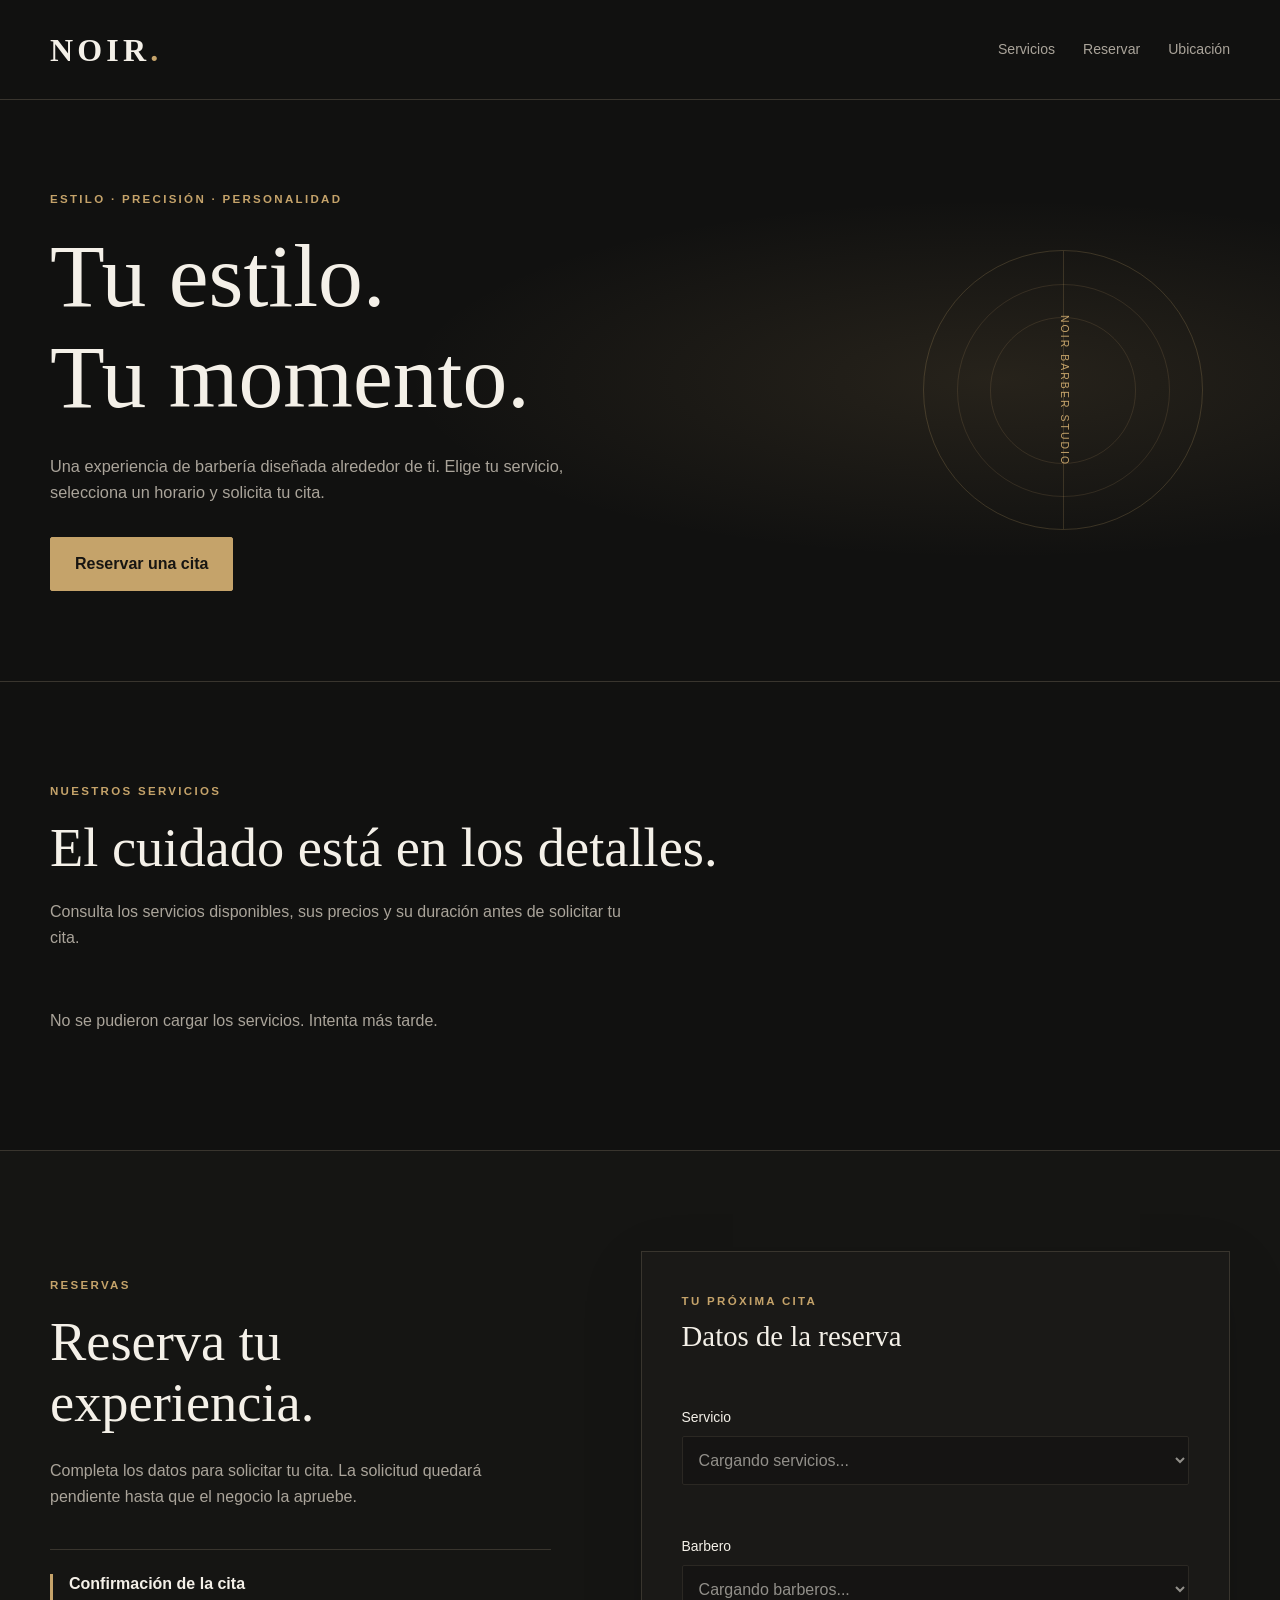
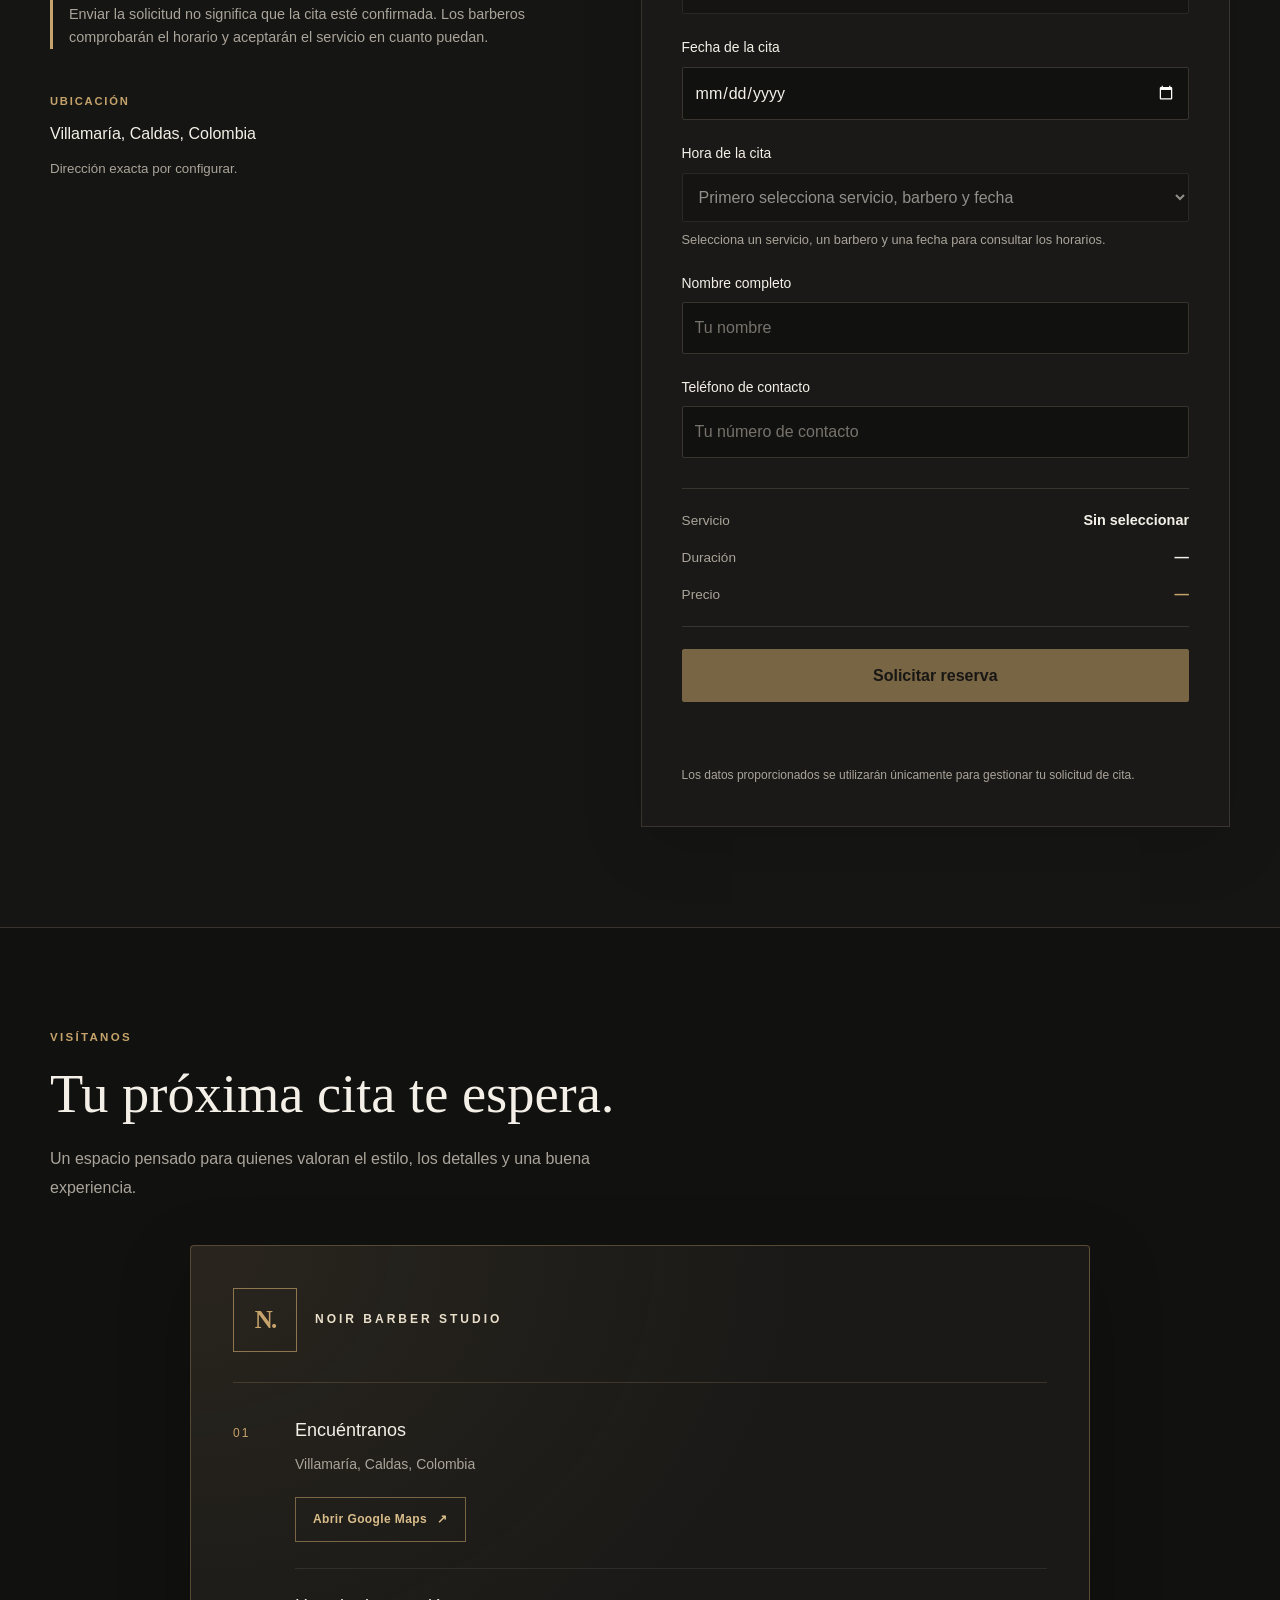
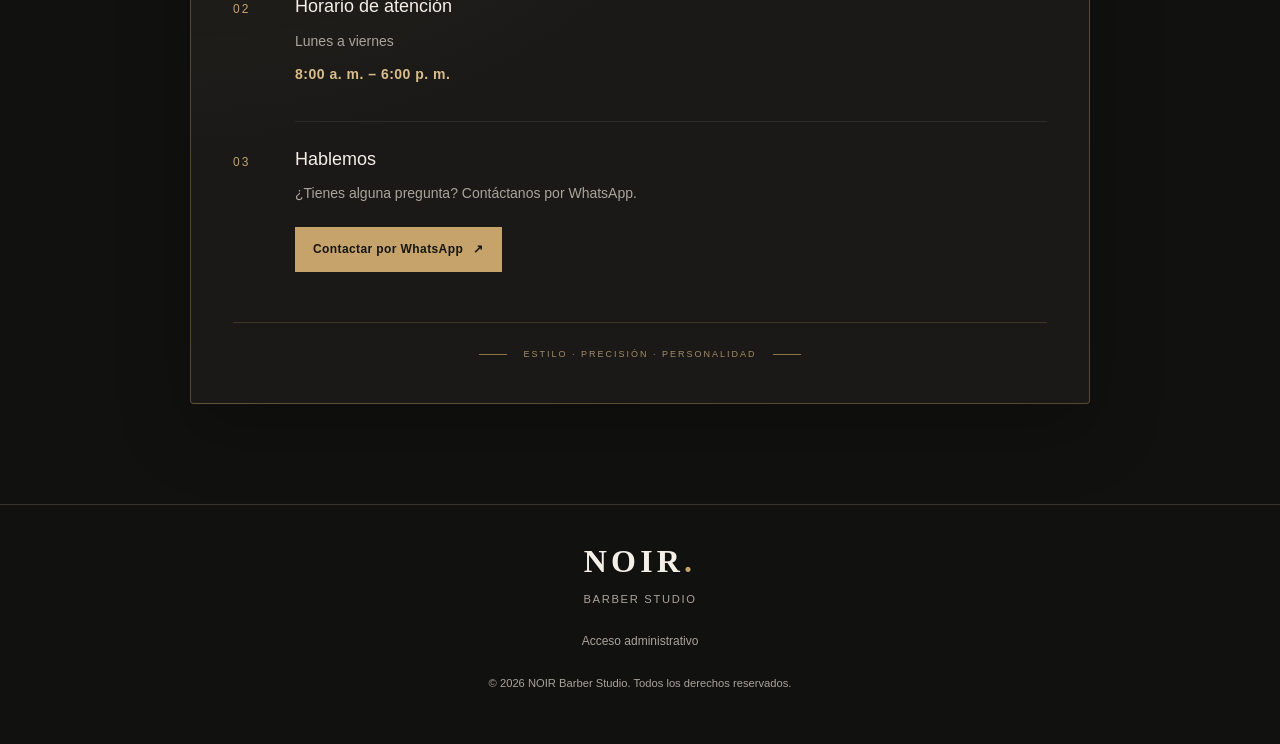
==== index.html @ bd60c9b2 "implementacion turso primera vez" ====
<!DOCTYPE html>
<html lang="es">
<head>
  <meta charset="UTF-8">
  <meta name="viewport" content="width=device-width, initial-scale=1.0">

  <meta
    name="description"
    content="Reserva tu cita en NOIR Barber Studio. Elige tu servicio, barbero y horario."
  >
  <meta name="theme-color" content="#111110">

  <title>Reservas | NOIR Barber Studio</title>

  <link rel="stylesheet" href="Styles/style.css">
  <script src="Scripts/config.js" defer></script>
  <script src="Scripts/index.js" defer></script>
</head>

<body>
  <header class="site-header">
    <a class="brand" href="#inicio" aria-label="NOIR Barber Studio, inicio">
      NOIR<span>.</span>
    </a>

    <p class="brand-subtitle">BARBER STUDIO</p>

    <nav class="main-nav" aria-label="Navegación principal">
      <a href="#servicios">Servicios</a>
      <a href="#reservar">Reservar</a>
      <a href="#ubicacion">Ubicación</a>
    </nav>
  </header>

  <main>
    <section class="hero" id="inicio">
      <div class="hero-content">
        <p class="eyebrow">ESTILO · PRECISIÓN · PERSONALIDAD</p>
        <h1>Tu estilo.<br>Tu momento.</h1>

        <p class="hero-description">
          Una experiencia de barbería diseñada alrededor de ti.
          Elige tu servicio, selecciona un horario y solicita tu cita.
        </p>

        <a class="button button-primary" href="#reservar">
          Reservar una cita
        </a>
      </div>

      <div class="hero-decoration" aria-hidden="true">
        <span class="decoration-line"></span>
        <span class="decoration-text">NOIR BARBER STUDIO</span>
      </div>
    </section>

    <section class="section services-section" id="servicios">
      <div class="section-heading">
        <p class="eyebrow">NUESTROS SERVICIOS</p>
        <h2>El cuidado está en los detalles.</h2>
        <p>
          Consulta los servicios disponibles, sus precios y su duración
          antes de solicitar tu cita.
        </p>
      </div>

      <div id="services-list" class="services-grid">
        <p class="loading-message">Cargando servicios...</p>
      </div>

      <p id="services-error" class="notice" role="status"></p>
    </section>

    <section class="booking-section" id="reservar">
      <div class="booking-layout">
        <div class="booking-intro">
          <p class="eyebrow">RESERVAS</p>
          <h2>Reserva tu experiencia.</h2>

          <p>
            Completa los datos para solicitar tu cita. La solicitud
            quedará pendiente hasta que el negocio la apruebe.
          </p>

          <div class="booking-note">
            <span class="note-marker" aria-hidden="true"></span>
            <div>
              <h3>Confirmación de la cita</h3>
              <p>
                Enviar la solicitud no significa que la cita esté
                confirmada. Los barberos comprobarán el horario y aceptarán el servicio
                en cuanto puedan.
              </p>
            </div>
          </div>

          <div class="booking-detail">
            <span class="detail-label">UBICACIÓN</span>
            <p>Villamaría, Caldas, Colombia</p>
            <small>Dirección exacta por configurar.</small>
          </div>
        </div>

        <div class="booking-card">
          <form id="booking-form">
            <div class="form-heading">
              <p class="eyebrow">TU PRÓXIMA CITA</p>
              <h3>Datos de la reserva</h3>
            </div>

            <div class="form-field">
              <label for="service">Servicio</label>
              <select id="service" name="service" required disabled>
                <option value="">Cargando servicios...</option>
              </select>
              <p id="service-details" class="field-hint"></p>
            </div>

            <div class="form-field">
              <label for="barber">Barbero</label>
              <select id="barber" name="barber" required disabled>
                <option value="">Cargando barberos...</option>
              </select>
            </div>

            <div class="form-field">
              <label for="date">Fecha de la cita</label>
              <input id="date" name="date" type="date" required>
            </div>

            <div class="form-field">
              <label for="time">Hora de la cita</label>
              <select id="time" name="time" required disabled>
                <option value="">Primero selecciona servicio, barbero y fecha</option>
              </select>
              <p id="availability-hint" class="field-hint" aria-live="polite">
                Selecciona un servicio, un barbero y una fecha para consultar los horarios.
              </p>
            </div>

            <div class="form-field">
              <label for="customer-name">Nombre completo</label>
              <input
                id="customer-name"
                name="customerName"
                type="text"
                autocomplete="name"
                minlength="2"
                maxlength="100"
                placeholder="Tu nombre"
                required
              >
            </div>

            <div class="form-field">
              <label for="customer-phone">Teléfono de contacto</label>
              <input
                id="customer-phone"
                name="customerPhone"
                type="tel"
                autocomplete="tel"
                minlength="7"
                maxlength="25"
                pattern="[+0-9 \(\)\.\-]{7,25}"
                placeholder="Tu número de contacto"
                required
              >
            </div>

            <div class="booking-summary" aria-live="polite">
              <div>
                <span>Servicio</span>
                <strong id="summary-service">Sin seleccionar</strong>
              </div>
              <div>
                <span>Duración</span>
                <strong id="summary-duration">—</strong>
              </div>
              <div>
                <span>Precio</span>
                <strong id="summary-price">—</strong>
              </div>
            </div>

            <button
              id="submit-button"
              class="button button-primary submit-button"
              type="submit"
              disabled
            >
              Solicitar reserva
            </button>

            <p
              id="booking-message"
              class="form-message"
              role="status"
              aria-live="polite"
            ></p>

            <p class="privacy-note">
              Los datos proporcionados se utilizarán únicamente para gestionar tu solicitud de cita.
            </p>
          </form>
        </div>
      </div>
    </section>

    <!-- Mis citas (solo aparece si el cliente reservó desde este navegador) -->
    <section class="section" id="mis-citas" hidden>
      <div class="section-heading">
        <p class="eyebrow">TUS CITAS</p>
        <h2>Mis citas.</h2>
      </div>
      <div id="my-bookings-list" class="my-bookings"></div>
      <p id="my-message" class="form-message" role="status" aria-live="polite"></p>
    </section>

    <!-- Sección Visítanos actualizada -->
    <section class="section location-section" id="ubicacion">
      <div class="section-heading">
        <p class="eyebrow">VISÍTANOS</p>
        <h2>Tu próxima cita te espera.</h2>
        <p>
          Un espacio pensado para quienes valoran el estilo,
          los detalles y una buena experiencia.
        </p>
      </div>

      <div class="location-panel">
        <div class="location-brand">
          <span class="location-icon" aria-hidden="true">N.</span>
          <p class="location-label">NOIR BARBER STUDIO</p>
        </div>

        <div class="location-details">
          <div class="location-item">
            <span class="location-number">01</span>

            <div>
              <h3>Encuéntranos</h3>
              <p>Villamaría, Caldas, Colombia</p>

              <a
                class="location-link"
                href="https://www.google.com/maps/search/?api=1&query=Villamar%C3%ADa%2C%20Caldas"
                target="_blank"
                rel="noopener noreferrer"
              >
                Abrir Google Maps
                <span aria-hidden="true">↗</span>
              </a>
            </div>
          </div>

          <div class="location-divider"></div>

          <div class="location-item">
            <span class="location-number">02</span>

            <div>
              <h3>Horario de atención</h3>
              <p>Lunes a viernes</p>
              <p class="location-highlight">8:00 a. m. – 6:00 p. m.</p>
            </div>
          </div>

          <div class="location-divider"></div>

          <div class="location-item">
            <span class="location-number">03</span>

            <div>
              <h3>Hablemos</h3>
              <p>¿Tienes alguna pregunta? Contáctanos por WhatsApp.</p>

              <a
                class="location-whatsapp"
                href="https://wa.me/573001231234"
                target="_blank"
                rel="noopener noreferrer"
                aria-label="Contactar a NOIR Barber Studio por WhatsApp"
              >
                Contactar por WhatsApp
                <span aria-hidden="true">↗</span>
              </a>
            </div>
          </div>
        </div>

        <div class="location-footer">
          <span class="location-footer-line"></span>
          <p>ESTILO · PRECISIÓN · PERSONALIDAD</p>
          <span class="location-footer-line"></span>
        </div>
      </div>
    </section>
  </main>

  <!-- Pie de página -->
  <footer class="site-footer">
    <a href="index.html" class="brand footer-brand">
      NOIR<span>.</span>
    </a>

    <p>BARBER STUDIO</p>

    <a href="admin.html" class="admin-link">
      Acceso administrativo
    </a>

    <p class="copyright">
      &copy; <span id="current-year"></span> NOIR Barber Studio.
      Todos los derechos reservados.
    </p>
  </footer>
</body>
</html>
---- Styles/style.css ----
:root {
  color-scheme: dark;
  --color-background: #111110;
  --color-surface: #1a1917;
  --color-surface-light: #22211e;
  --color-text: #f4f0e8;
  --color-muted: #aaa49a;
  --color-gold: #c5a36a;
  --color-gold-light: #d9bd8a;
  --color-border: #39352e;
  --color-error: #f1a6a6;
  --color-success: #b9d9b5;
  --container-width: 1180px;
  --transition: 180ms ease;
}

* {
  box-sizing: border-box;
}

html {
  scroll-behavior: smooth;
  scroll-padding-top: 30px;
}

body {
  margin: 0;
  background: var(--color-background);
  color: var(--color-text);
  font-family: Arial, Helvetica, sans-serif;
  font-size: 16px;
  line-height: 1.6;
}

input,
select,
button {
  font: inherit;
}

button,
select {
  cursor: pointer;
}

button:disabled,
select:disabled,
input:disabled {
  cursor: not-allowed;
  opacity: 0.55;
}

a {
  color: inherit;
}

button:focus-visible,
a:focus-visible,
input:focus-visible,
select:focus-visible {
  outline: 2px solid var(--color-gold-light);
  outline-offset: 4px;
}

::selection {
  background: var(--color-gold);
  color: var(--color-background);
}

h1,
h2,
h3,
p {
  overflow-wrap: anywhere;
}

h1,
h2 {
  margin: 0;
  font-family: Georgia, "Times New Roman", serif;
  font-weight: 400;
  line-height: 1.12;
}

h1 {
  font-size: clamp(3rem, 7vw, 5.8rem);
}

h2 {
  font-size: clamp(2rem, 4.5vw, 3.4rem);
}

h3 {
  line-height: 1.3;
}

.eyebrow {
  margin: 0 0 18px;
  color: var(--color-gold);
  font-size: 0.72rem;
  font-weight: 700;
  letter-spacing: 0.2em;
}

.hero-description,
.section-heading > p:not(.eyebrow),
.booking-intro > p:not(.eyebrow) {
  color: var(--color-muted);
}

/* Cabecera */

.site-header {
  display: flex;
  min-height: 100px;
  flex-wrap: wrap;
  align-items: center;
  justify-content: space-between;
  gap: 24px;
  padding: 20px max(24px, calc((100% - var(--container-width)) / 2));
  border-bottom: 1px solid var(--color-border);
}

.brand {
  flex-shrink: 0;
  color: var(--color-text);
  font-family: Georgia, "Times New Roman", serif;
  font-size: 2rem;
  font-weight: 700;
  letter-spacing: 0.13em;
  line-height: 1;
  text-decoration: none;
}

.brand span {
  color: var(--color-gold);
}

.brand-subtitle {
  display: none;
  margin: 8px auto 0;
  color: var(--color-muted);
  font-size: 0.65rem;
  letter-spacing: 0.22em;
}

.main-nav {
  display: flex;
  flex-wrap: wrap;
  gap: 28px;
}

.main-nav a {
  color: var(--color-muted);
  font-size: 0.88rem;
  text-decoration: none;
  transition: color var(--transition);
}

.main-nav a:hover {
  color: var(--color-gold);
}

/* Botones */

.button {
  display: inline-flex;
  min-height: 50px;
  align-items: center;
  justify-content: center;
  padding: 13px 24px;
  border: 1px solid var(--color-gold);
  border-radius: 2px;
  font-weight: 700;
  text-align: center;
  text-decoration: none;
  transition:
    background var(--transition),
    color var(--transition),
    border-color var(--transition);
}

.button-primary {
  background: var(--color-gold);
  color: #171512;
}

.button-primary:hover:not(:disabled) {
  border-color: var(--color-gold-light);
  background: var(--color-gold-light);
}

.button:disabled {
  opacity: 0.55;
}

/* Portada */

.hero {
  position: relative;
  display: flex;
  min-height: 560px;
  align-items: center;
  overflow: hidden;
  padding: 90px max(24px, calc((100% - var(--container-width)) / 2));
  border-bottom: 1px solid var(--color-border);
  background:
    radial-gradient(
      ellipse at 78% 48%,
      rgba(197, 163, 106, 0.12),
      transparent 42%
    ),
    var(--color-background);
}

.hero-content {
  position: relative;
  z-index: 1;
  max-width: 650px;
}

.hero-description {
  max-width: 520px;
  margin: 26px 0 32px;
  font-size: 1.02rem;
}

.hero-decoration {
  position: absolute;
  top: 50%;
  right: 6%;
  display: flex;
  width: 280px;
  height: 280px;
  align-items: center;
  justify-content: center;
  border: 1px solid rgba(197, 163, 106, 0.22);
  border-radius: 50%;
  transform: translateY(-50%);
}

.hero-decoration::before,
.hero-decoration::after {
  position: absolute;
  width: 76%;
  height: 76%;
  border: 1px solid rgba(197, 163, 106, 0.15);
  border-radius: 50%;
  content: "";
}

.hero-decoration::after {
  width: 52%;
  height: 52%;
}

.decoration-line {
  position: absolute;
  width: 1px;
  height: 100%;
  background: rgba(197, 163, 106, 0.2);
}

.decoration-text {
  z-index: 1;
  color: var(--color-gold);
  font-size: 0.65rem;
  letter-spacing: 0.2em;
  writing-mode: vertical-rl;
}

/* Secciones generales */

.section {
  width: min(100% - 48px, var(--container-width));
  margin: 0 auto;
  padding: 100px 0;
}

.section-heading {
  max-width: 690px;
  margin-bottom: 42px;
}

.section-heading > p:not(.eyebrow) {
  max-width: 590px;
  margin-top: 20px;
}

/* Servicios */

.services-grid {
  display: grid;
  grid-template-columns: repeat(3, minmax(0, 1fr));
  gap: 18px;
}

.service-card {
  display: flex;
  min-height: 245px;
  flex-direction: column;
  padding: 28px;
  border: 1px solid var(--color-border);
  background: var(--color-surface);
  transition:
    border-color var(--transition),
    transform var(--transition);
}

.service-card:hover {
  border-color: var(--color-gold);
  transform: translateY(-3px);
}

.service-card h3 {
  margin: 0 0 12px;
  font-family: Georgia, "Times New Roman", serif;
  font-size: 1.55rem;
  font-weight: 400;
}

.service-description {
  margin: 0;
  color: var(--color-muted);
  font-size: 0.9rem;
}

.service-meta {
  display: flex;
  flex-wrap: wrap;
  justify-content: space-between;
  gap: 10px;
  margin-top: auto;
  padding-top: 28px;
}

.service-price {
  color: var(--color-gold);
  font-size: 1.2rem;
  font-weight: 700;
}

.service-duration {
  color: var(--color-muted);
  font-size: 0.85rem;
}

.service-action {
  align-self: flex-start;
  margin-top: 18px;
  padding: 0;
  border: 0;
  background: transparent;
  color: var(--color-gold);
  font-size: 0.85rem;
  font-weight: 700;
  text-align: left;
  text-decoration: underline;
  text-underline-offset: 4px;
}

.service-action:hover {
  color: var(--color-gold-light);
}

.loading-message,
.notice {
  color: var(--color-muted);
}

/* Reservas */

.booking-section {
  padding: 100px 24px;
  border-top: 1px solid var(--color-border);
  border-bottom: 1px solid var(--color-border);
  background: #151513;
}

.booking-layout {
  display: grid;
  width: min(100%, var(--container-width));
  grid-template-columns: minmax(0, 0.85fr) minmax(0, 1fr);
  align-items: start;
  gap: clamp(35px, 7vw, 90px);
  margin: 0 auto;
}

.booking-intro {
  padding-top: 25px;
}

.booking-intro h2 {
  max-width: 480px;
}

.booking-intro > p:not(.eyebrow) {
  max-width: 460px;
  margin-top: 24px;
}

.booking-note {
  display: flex;
  gap: 16px;
  margin-top: 40px;
  padding-top: 24px;
  border-top: 1px solid var(--color-border);
}

.note-marker {
  width: 3px;
  flex-shrink: 0;
  background: var(--color-gold);
}

.booking-note h3 {
  margin: 0 0 8px;
  font-size: 1rem;
}

.booking-note p {
  margin: 0;
  color: var(--color-muted);
  font-size: 0.9rem;
}

.booking-detail {
  margin-top: 38px;
}

.detail-label {
  color: var(--color-gold);
  font-size: 0.7rem;
  font-weight: 700;
  letter-spacing: 0.16em;
}

.booking-detail p {
  margin: 8px 0;
}

.booking-detail small {
  color: var(--color-muted);
}

.booking-card {
  padding: clamp(22px, 4vw, 40px);
  border: 1px solid var(--color-border);
  background: var(--color-surface);
  box-shadow: 0 20px 60px rgba(0, 0, 0, 0.12);
}

.form-heading {
  margin-bottom: 28px;
}

.form-heading .eyebrow {
  margin-bottom: 8px;
}

.form-heading h3 {
  margin: 0;
  font-family: Georgia, "Times New Roman", serif;
  font-size: 1.8rem;
  font-weight: 400;
}

#booking-form {
  display: grid;
  gap: 10px;
}

.form-field {
  display: grid;
  gap: 8px;
}

.form-field label {
  margin-top: 12px;
  font-size: 0.87rem;
}

.form-field input,
.form-field select {
  width: 100%;
  min-width: 0;
  min-height: 49px;
  padding: 12px;
  border: 1px solid var(--color-border);
  border-radius: 2px;
  background: #111110;
  color: var(--color-text);
  font: inherit;
  transition: border-color var(--transition);
}

.form-field input::placeholder {
  color: #77736c;
}

.form-field input:focus,
.form-field select:focus {
  border-color: var(--color-gold);
  outline: 2px solid rgba(197, 163, 106, 0.18);
  outline-offset: 1px;
}

.field-hint {
  min-height: 20px;
  margin: 0;
  color: var(--color-muted);
  font-size: 0.8rem;
}

.booking-summary {
  display: grid;
  gap: 14px;
  margin-top: 20px;
  padding: 20px 0;
  border-top: 1px solid var(--color-border);
  border-bottom: 1px solid var(--color-border);
}

.booking-summary > div {
  display: flex;
  align-items: baseline;
  justify-content: space-between;
  gap: 16px;
}

.booking-summary span {
  color: var(--color-muted);
  font-size: 0.85rem;
}

.booking-summary strong {
  font-size: 0.9rem;
  text-align: right;
}

#summary-price {
  color: var(--color-gold);
}

.submit-button {
  width: 100%;
  margin-top: 12px;
}

.form-message {
  min-height: 24px;
  margin: 8px 0 0;
  overflow-wrap: anywhere;
  font-size: 0.9rem;
}

.form-message[data-state="error"] {
  color: var(--color-error);
}

.form-message[data-state="success"] {
  color: var(--color-success);
}

.form-message[data-state="info"] {
  color: var(--color-muted);
}

.privacy-note {
  margin: 12px 0 0;
  color: var(--color-muted);
  font-size: 0.75rem;
}

/* Ubicación — NOIR BARBER STUDIO */

.location-section .section-heading {
  margin-bottom: 42px;
}

.location-section .section-heading .eyebrow {
  color: var(--color-gold);
  letter-spacing: 0.2em;
}

.location-section .section-heading > p:not(.eyebrow) {
  max-width: 590px;
  color: var(--color-muted);
  line-height: 1.8;
}

.location-panel {
  position: relative;
  display: block;
  max-width: 900px;
  margin: 0 auto;
  padding: 42px;
  overflow: hidden;
  background:
    radial-gradient(
      ellipse at top left,
      rgba(197, 163, 106, 0.09),
      transparent 48%
    ),
    var(--color-surface);
  border: 1px solid rgba(197, 163, 106, 0.35);
  border-radius: 4px;
  box-shadow: 0 24px 70px rgba(0, 0, 0, 0.25);
}

.location-brand {
  display: flex;
  align-items: center;
  gap: 18px;
  padding-bottom: 30px;
  border-bottom: 1px solid rgba(197, 163, 106, 0.2);
}

.location-icon {
  display: flex;
  width: 64px;
  height: 64px;
  flex-shrink: 0;
  align-items: center;
  justify-content: center;
  color: var(--color-gold);
  border: 1px solid rgba(197, 163, 106, 0.65);
  font-family: Georgia, "Times New Roman", serif;
  font-size: 25px;
  font-weight: 700;
  letter-spacing: -2px;
}

.location-label {
  margin: 0;
  color: #e9dfca;
  font-size: 12px;
  font-weight: 600;
  letter-spacing: 3px;
}

.location-details {
  padding-top: 10px;
}

.location-item {
  display: grid;
  grid-template-columns: 44px minmax(0, 1fr);
  gap: 18px;
  padding: 26px 0;
}

.location-number {
  padding-top: 5px;
  color: var(--color-gold);
  font-size: 12px;
  letter-spacing: 2px;
}

.location-item h3 {
  margin: 0 0 10px;
  color: var(--color-text);
  font-size: 18px;
  font-weight: 500;
}

.location-item p {
  margin: 0 0 8px;
  color: var(--color-muted);
  font-size: 14px;
  line-height: 1.8;
}

.location-item .location-highlight {
  color: var(--color-gold-light);
  font-weight: 600;
  letter-spacing: 0.5px;
}

.location-divider {
  height: 1px;
  margin-left: 62px;
  background: rgba(255, 255, 255, 0.08);
}

.location-link,
.location-whatsapp {
  display: inline-flex;
  align-items: center;
  justify-content: center;
  gap: 10px;
  margin-top: 12px;
  padding: 12px 17px;
  font-size: 12px;
  font-weight: 700;
  letter-spacing: 0.4px;
  text-decoration: none;
  transition:
    background var(--transition),
    color var(--transition),
    border-color var(--transition),
    transform var(--transition);
}

.location-link {
  color: var(--color-gold-light);
  border: 1px solid rgba(197, 163, 106, 0.55);
  background: transparent;
}

.location-link:hover {
  color: var(--color-background);
  background: var(--color-gold);
  border-color: var(--color-gold);
  transform: translateY(-2px);
}

.location-whatsapp {
  color: #171512;
  background: var(--color-gold);
  border: 1px solid var(--color-gold);
}

.location-whatsapp:hover {
  color: var(--color-text);
  background: transparent;
  border-color: var(--color-gold);
  transform: translateY(-2px);
}

.location-footer {
  display: flex;
  align-items: center;
  justify-content: center;
  gap: 16px;
  margin-top: 24px;
  padding-top: 24px;
  border-top: 1px solid rgba(197, 163, 106, 0.2);
}

.location-footer p {
  margin: 0;
  color: #a28c65;
  font-size: 9px;
  letter-spacing: 2px;
  text-align: center;
}

.location-footer-line {
  width: 28px;
  height: 1px;
  flex-shrink: 0;
  background: #8f7545;
}

/* Pie de página */

.site-footer {
  padding: 40px 24px;
  border-top: 1px solid var(--color-border);
  text-align: center;
}

.footer-brand {
  display: inline-block;
}

.site-footer > p {
  color: var(--color-muted);
  font-size: 0.7rem;
  letter-spacing: 0.15em;
}

.copyright {
  margin-top: 22px;
  letter-spacing: normal !important;
}

/* Responsive */

@media (max-width: 900px) {
  .hero-decoration {
    right: -110px;
    opacity: 0.5;
  }

  .hero-content {
    max-width: 620px;
  }

  .services-grid {
    grid-template-columns: repeat(2, minmax(0, 1fr));
  }

  .booking-layout {
    grid-template-columns: minmax(0, 1fr);
    gap: 35px;
  }

  .booking-intro {
    padding-top: 0;
  }

  .booking-intro h2 {
    max-width: 650px;
  }

  .booking-card {
    width: 100%;
    max-width: 680px;
  }
}

@media (max-width: 600px) {
  .site-header {
    justify-content: center;
    padding: 22px 18px;
    text-align: center;
  }

  .site-header .brand-subtitle {
    display: block;
    width: 100%;
    margin-top: -12px;
  }

  .main-nav {
    justify-content: center;
    gap: 18px;
    width: 100%;
  }

  .main-nav a {
    font-size: 0.82rem;
  }

  .hero {
    min-height: 480px;
    padding: 75px 24px;
  }

  .hero-decoration {
    top: auto;
    right: -100px;
    bottom: -90px;
    width: 220px;
    height: 220px;
    transform: none;
  }

  .hero-description {
    font-size: 0.95rem;
  }

  .section {
    width: min(100% - 36px, var(--container-width));
    padding: 72px 0;
  }

  .services-grid {
    grid-template-columns: minmax(0, 1fr);
  }

  .service-card {
    min-height: 220px;
  }

  .booking-section {
    padding: 72px 18px;
  }

  .booking-card {
    padding: 24px 18px;
  }

  .location-section .section-heading {
    margin-bottom: 28px;
  }

  .location-panel {
    padding: 25px 20px;
  }

  .location-brand {
    gap: 14px;
    padding-bottom: 24px;
  }

  .location-icon {
    width: 52px;
    height: 52px;
    font-size: 21px;
  }

  .location-label {
    font-size: 10px;
    letter-spacing: 2px;
  }

  .location-item {
    grid-template-columns: 28px minmax(0, 1fr);
    gap: 12px;
    padding: 23px 0;
  }

  .location-item h3 {
    font-size: 16px;
  }

  .location-item p {
    font-size: 13px;
  }

  .location-divider {
    margin-left: 40px;
  }

  .location-link,
  .location-whatsapp {
    padding: 12px;
    font-size: 11px;
  }

  .location-footer {
    gap: 8px;
  }

  .location-footer p {
    font-size: 8px;
    letter-spacing: 1px;
  }

  .location-footer-line {
    width: 16px;
  }

  .booking-summary > div {
    align-items: flex-start;
  }
}

@media (prefers-reduced-motion: reduce) {
  *,
  *::before,
  *::after {
    scroll-behavior: auto !important;
    transition-duration: 0.01ms !important;
  }
}

/* Acceso al panel administrativo */

.admin-link {
  display: inline-block;
  margin-top: 12px;
  color: var(--color-muted);
  font-size: 0.75rem;
  text-decoration: none;
  transition: color var(--transition);
}

.admin-link:hover {
  color: var(--color-gold);
  text-decoration: underline;
  text-underline-offset: 4px;
}

.admin-link:focus-visible {
  outline: 2px solid var(--color-gold-light);
  outline-offset: 4px;
}

/* Mis citas */
#mis-citas[hidden] { display: none; }
.my-bookings { display: grid; gap: 12px; max-width: 720px; margin: 0 auto; }
.my-booking { display: flex; align-items: center; justify-content: space-between; gap: 16px; flex-wrap: wrap; padding: 16px; border: 1px solid rgba(255,255,255,.12); }
.my-booking span { display: block; opacity: .7; font-size: .9em; }
.my-booking .my-status { display: inline-block; opacity: 1; font-size: .8em; text-transform: uppercase; letter-spacing: .08em; }
.my-status.status-pending { color: #e0b44c; }
.my-status.status-approved { color: #6fcf8e; }
.my-status.status-completed { color: #8ab4f8; }
.my-status.status-rejected, .my-status.status-cancelled { color: #e07070; }
#my-message { text-align: center; margin-top: 16px; }
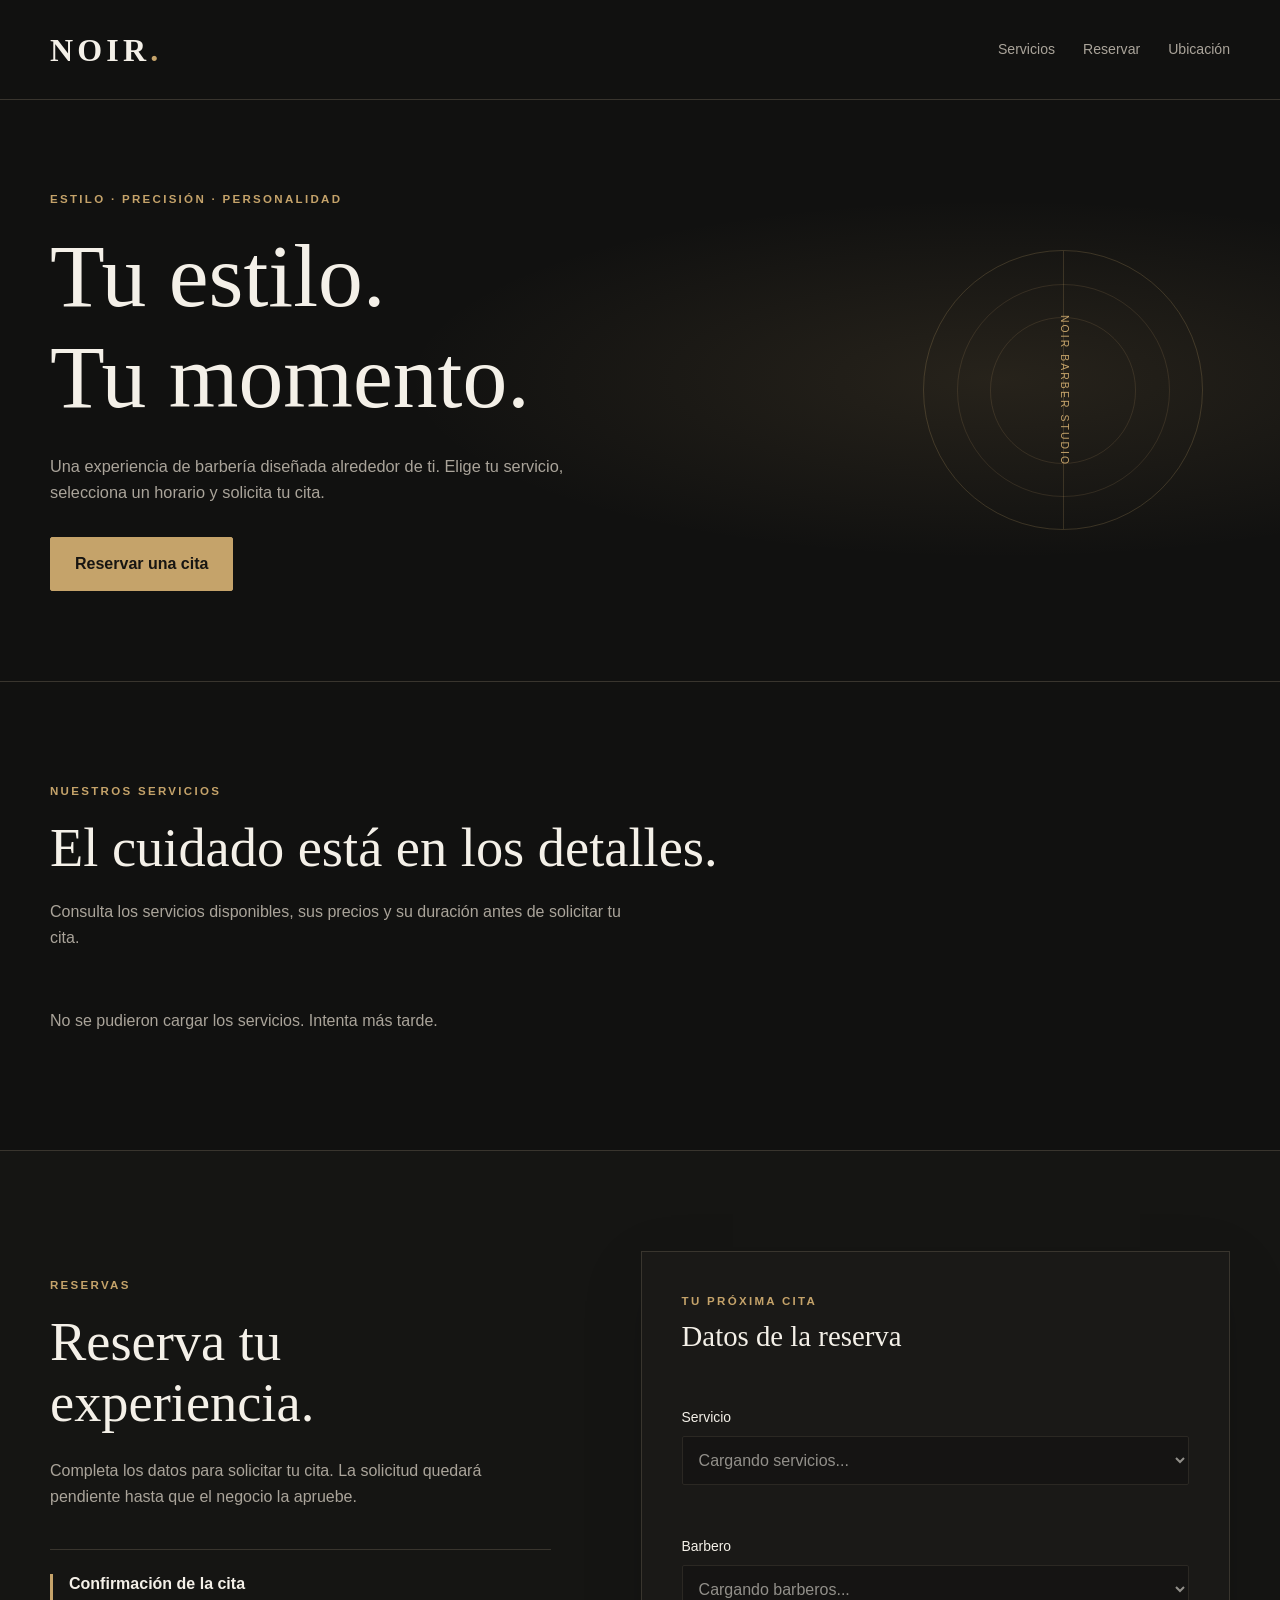
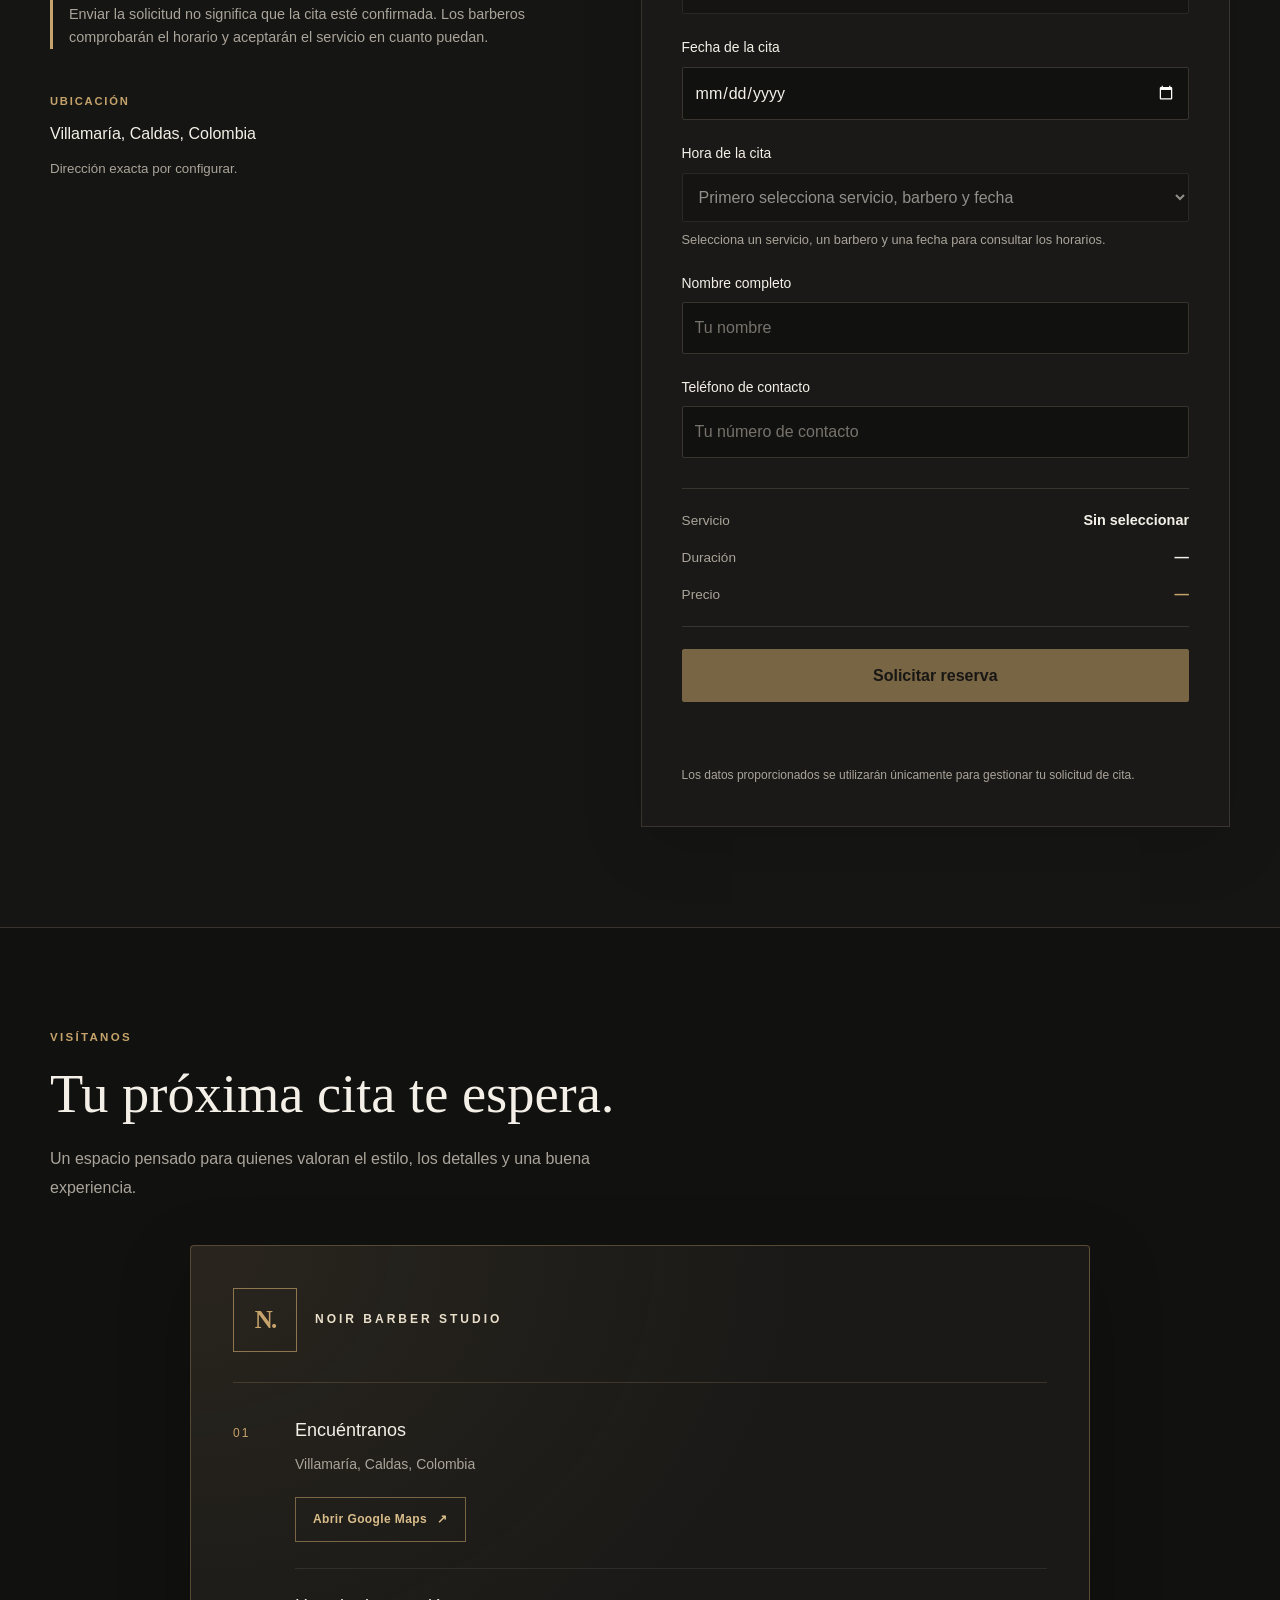
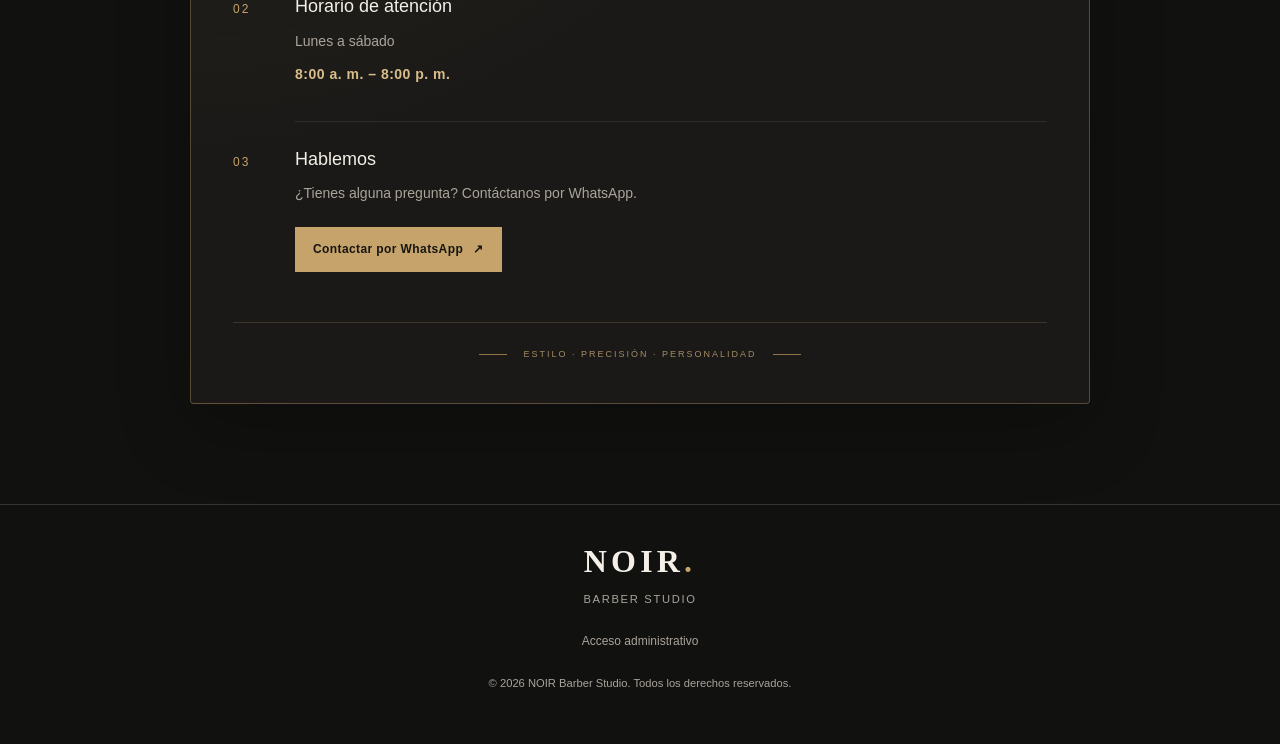
==== commit b69cc938: "solucion error horarios" ====
--- a/index.html
+++ b/index.html
@@ -260,8 +260,8 @@
 
             <div>
               <h3>Horario de atención</h3>
-              <p>Lunes a viernes</p>
-              <p class="location-highlight">8:00 a. m. – 6:00 p. m.</p>
+              <p>Lunes a sábado</p>
+              <p class="location-highlight">8:00 a. m. – 8:00 p. m.</p>
             </div>
           </div>
 
